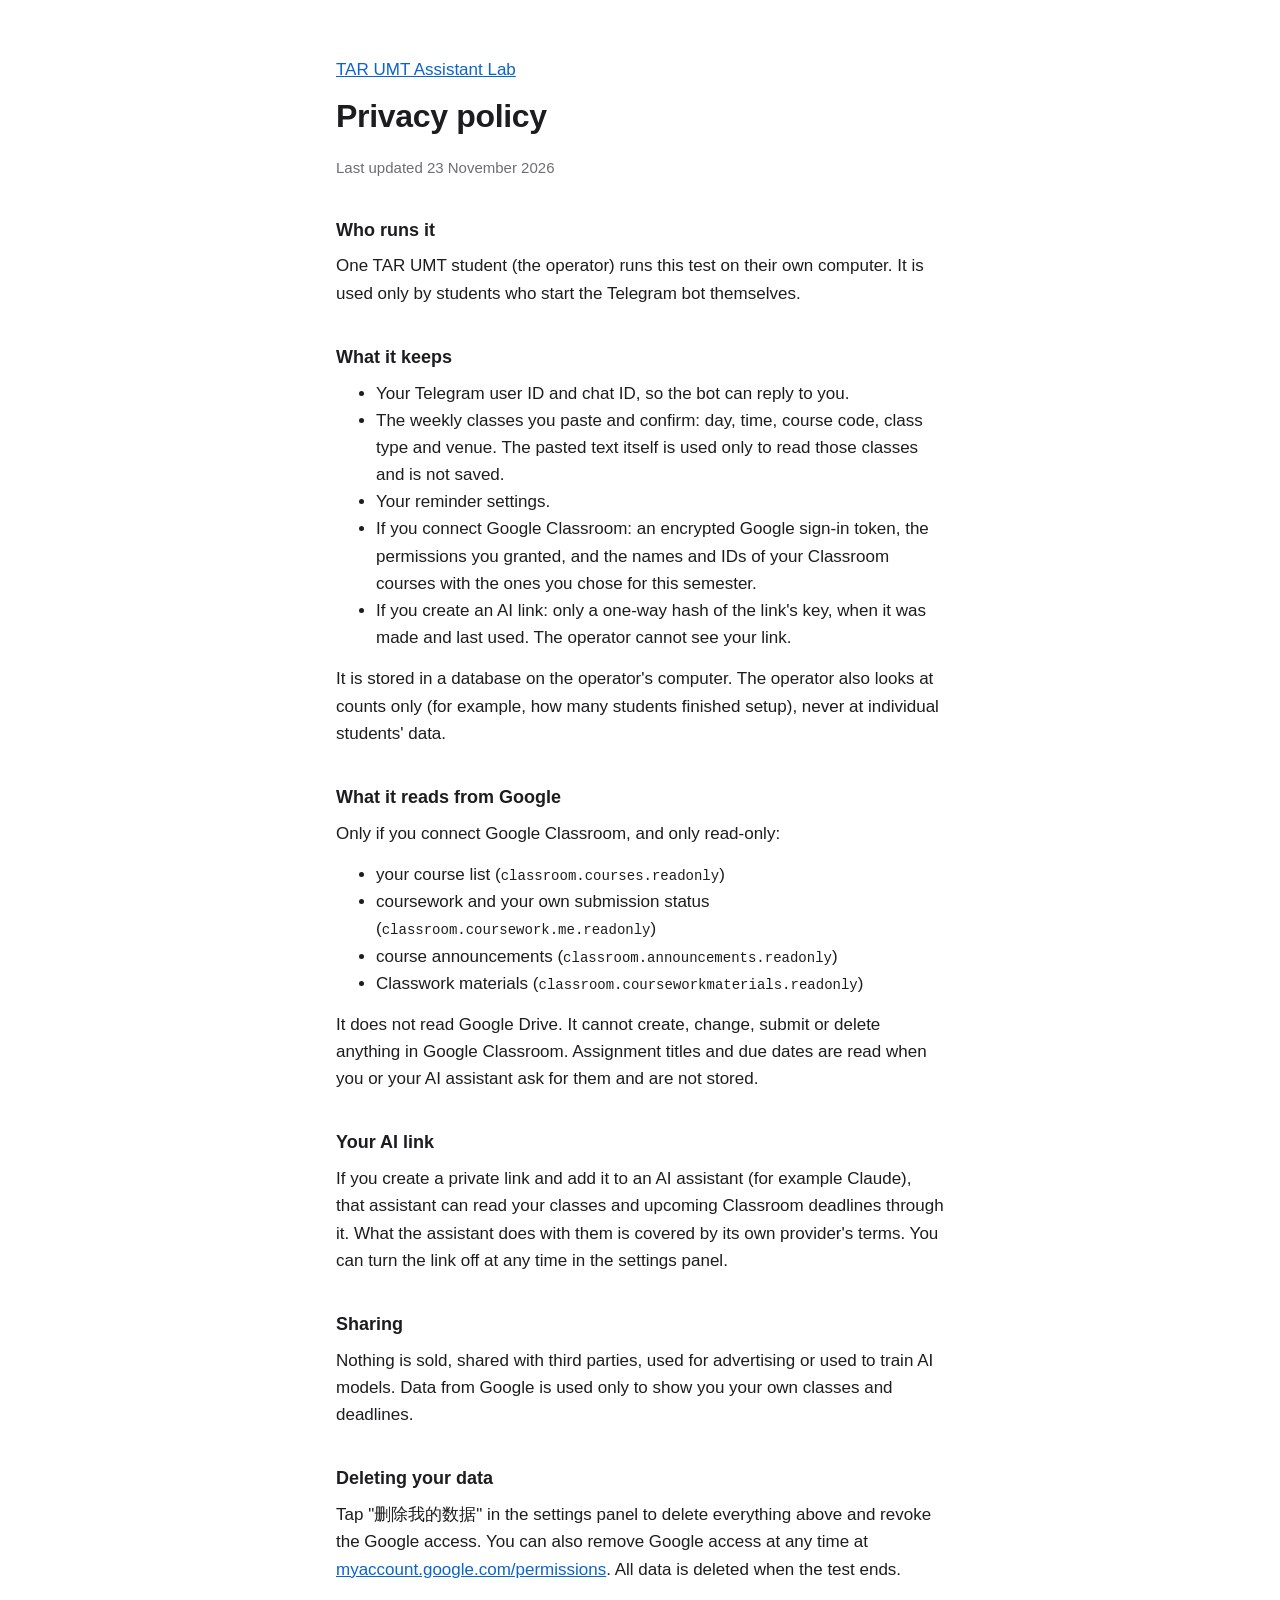
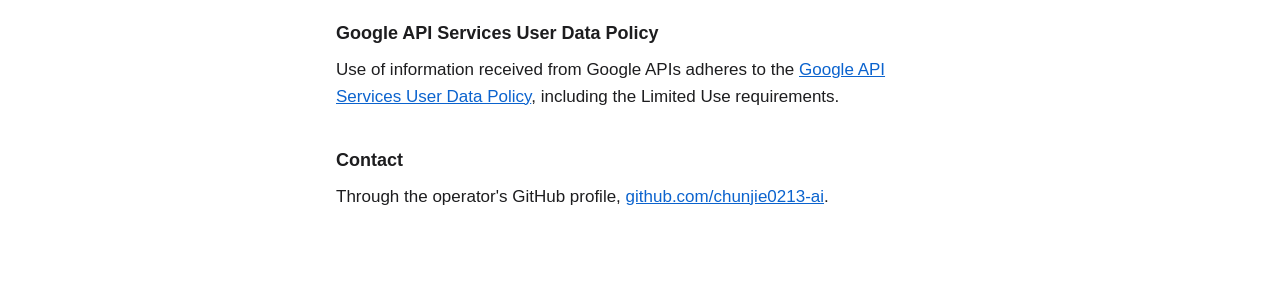
==== assistant/privacy.html @ d1361466 "Add home page and privacy policy for TAR UMT Assistant Lab" ====
<!doctype html>
<html lang="en">
<head>
  <meta charset="utf-8">
  <meta name="viewport" content="width=device-width, initial-scale=1">
  <title>Privacy Policy · TAR UMT Assistant Lab</title>
  <link rel="stylesheet" href="../style.css">
</head>
<body>
  <main>
    <p><a href="./">TAR UMT Assistant Lab</a></p>
    <h1>Privacy policy</h1>
    <p class="meta">Last updated 23 November 2026</p>

    <h2>Who runs it</h2>
    <p>One TAR UMT student (the operator) runs this test on their own computer. It is used only by
      students who start the Telegram bot themselves.</p>

    <h2>What it keeps</h2>
    <ul>
      <li>Your Telegram user ID and chat ID, so the bot can reply to you.</li>
      <li>The weekly classes you paste and confirm: day, time, course code, class type and venue.
        The pasted text itself is used only to read those classes and is not saved.</li>
      <li>Your reminder settings.</li>
      <li>If you connect Google Classroom: an encrypted Google sign-in token, the permissions you
        granted, and the names and IDs of your Classroom courses with the ones you chose for this
        semester.</li>
      <li>If you create an AI link: only a one-way hash of the link's key, when it was made and last used.
        The operator cannot see your link.</li>
    </ul>
    <p>It is stored in a database on the operator's computer. The operator also looks at counts only
      (for example, how many students finished setup), never at individual students' data.</p>

    <h2>What it reads from Google</h2>
    <p>Only if you connect Google Classroom, and only read-only:</p>
    <ul>
      <li>your course list (<code>classroom.courses.readonly</code>)</li>
      <li>coursework and your own submission status (<code>classroom.coursework.me.readonly</code>)</li>
      <li>course announcements (<code>classroom.announcements.readonly</code>)</li>
      <li>Classwork materials (<code>classroom.courseworkmaterials.readonly</code>)</li>
    </ul>
    <p>It does not read Google Drive. It cannot create, change, submit or delete anything in Google
      Classroom. Assignment titles and due dates are read when you or your AI assistant ask for them
      and are not stored.</p>

    <h2>Your AI link</h2>
    <p>If you create a private link and add it to an AI assistant (for example Claude), that assistant
      can read your classes and upcoming Classroom deadlines through it. What the assistant does with
      them is covered by its own provider's terms. You can turn the link off at any time in the
      settings panel.</p>

    <h2>Sharing</h2>
    <p>Nothing is sold, shared with third parties, used for advertising or used to train AI models.
      Data from Google is used only to show you your own classes and deadlines.</p>

    <h2>Deleting your data</h2>
    <p>Tap "删除我的数据" in the settings panel to delete everything above and revoke the Google
      access. You can also remove Google access at any time at
      <a href="https://myaccount.google.com/permissions">myaccount.google.com/permissions</a>.
      All data is deleted when the test ends.</p>

    <h2>Google API Services User Data Policy</h2>
    <p>Use of information received from Google APIs adheres to the
      <a href="https://developers.google.com/terms/api-services-user-data-policy">Google API Services User Data Policy</a>,
      including the Limited Use requirements.</p>

    <h2>Contact</h2>
    <p>Through the operator's GitHub profile, <a href="https://github.com/chunjie0213-ai">github.com/chunjie0213-ai</a>.</p>
  </main>
</body>
</html>
---- style.css ----
:root { color-scheme: light dark; --text: #1d1d1f; --muted: #6e6e73; --bg: #ffffff; --link: #0b63ce; }
@media (prefers-color-scheme: dark) { :root { --text: #f5f5f7; --muted: #a1a1a6; --bg: #111113; --link: #6aa8ff; } }
* { box-sizing: border-box; }
body { margin: 0; background: var(--bg); color: var(--text);
  font: 17px/1.6 -apple-system, BlinkMacSystemFont, "Segoe UI", Roboto, "Helvetica Neue", Arial, sans-serif; }
main { max-width: 640px; margin: 0 auto; padding: 56px 16px 80px; }
h1 { font-size: 32px; line-height: 1.2; margin: 0 0 20px; letter-spacing: -0.01em; }
h2 { font-size: 18px; margin: 36px 0 8px; }
p, ul { margin: 0 0 14px; }
.meta { color: var(--muted); font-size: 15px; }
a { color: var(--link); }
code { font-size: 14px; }
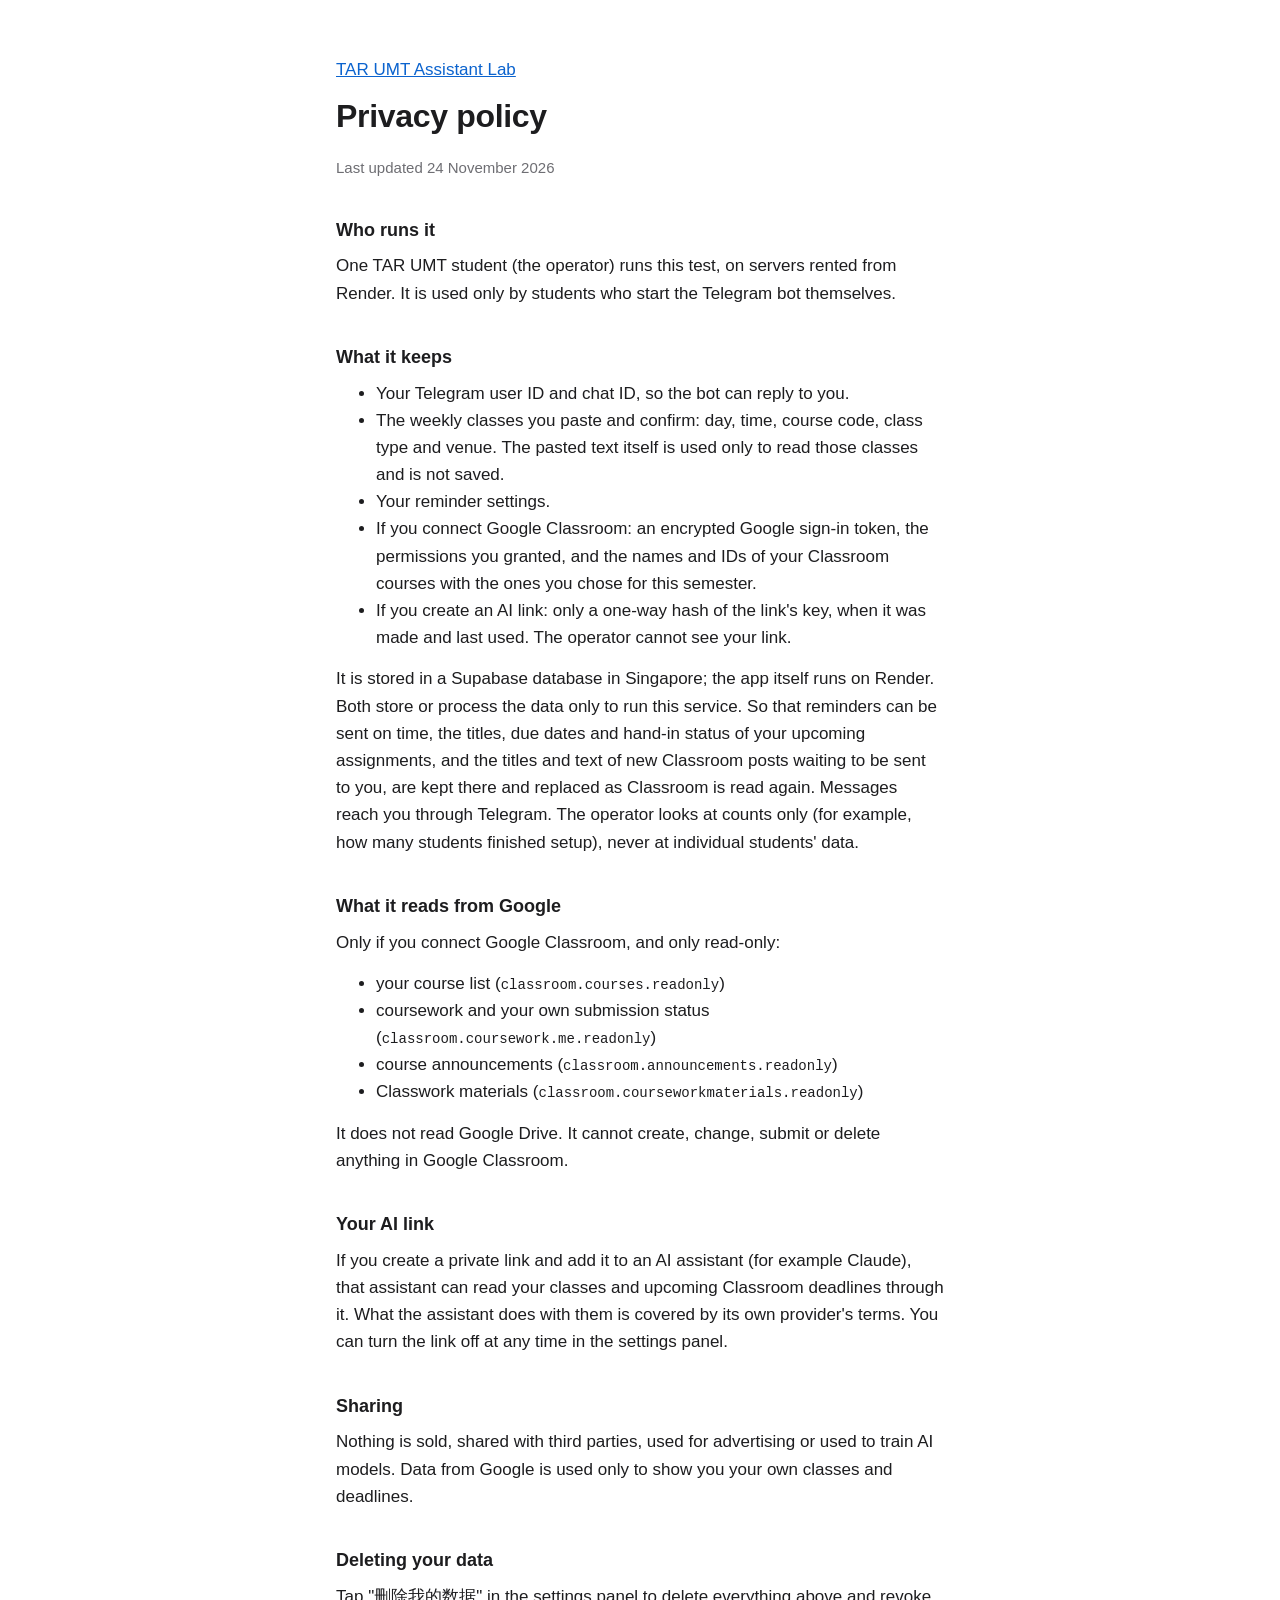
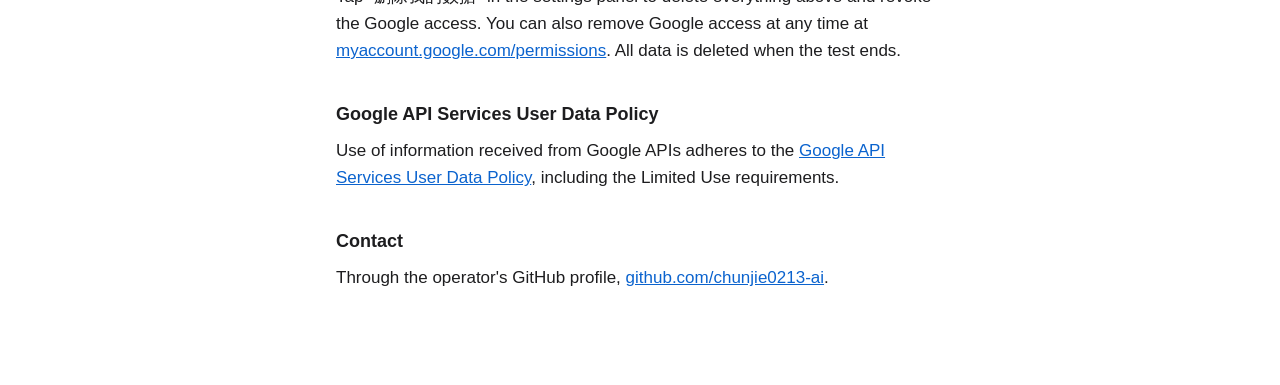
==== commit df1b211f: "Privacy: hosting on Render and Supabase, what is cached for reminders" ====
--- a/assistant/privacy.html
+++ b/assistant/privacy.html
@@ -10,10 +10,10 @@
   <main>
     <p><a href="./">TAR UMT Assistant Lab</a></p>
     <h1>Privacy policy</h1>
-    <p class="meta">Last updated 23 November 2026</p>
+    <p class="meta">Last updated 24 November 2026</p>
 
     <h2>Who runs it</h2>
-    <p>One TAR UMT student (the operator) runs this test on their own computer. It is used only by
+    <p>One TAR UMT student (the operator) runs this test, on servers rented from Render. It is used only by
       students who start the Telegram bot themselves.</p>
 
     <h2>What it keeps</h2>
@@ -28,7 +28,10 @@
       <li>If you create an AI link: only a one-way hash of the link's key, when it was made and last used.
         The operator cannot see your link.</li>
     </ul>
-    <p>It is stored in a database on the operator's computer. The operator also looks at counts only
+    <p>It is stored in a Supabase database in Singapore; the app itself runs on Render. Both store or process
+      the data only to run this service. So that reminders can be sent on time, the titles, due dates and hand-in status
+      of your upcoming assignments, and the titles and text of new Classroom posts waiting to be sent to you, are
+      kept there and replaced as Classroom is read again. Messages reach you through Telegram. The operator looks at counts only
       (for example, how many students finished setup), never at individual students' data.</p>
 
     <h2>What it reads from Google</h2>
@@ -40,8 +43,7 @@
       <li>Classwork materials (<code>classroom.courseworkmaterials.readonly</code>)</li>
     </ul>
     <p>It does not read Google Drive. It cannot create, change, submit or delete anything in Google
-      Classroom. Assignment titles and due dates are read when you or your AI assistant ask for them
-      and are not stored.</p>
+      Classroom.</p>
 
     <h2>Your AI link</h2>
     <p>If you create a private link and add it to an AI assistant (for example Claude), that assistant
